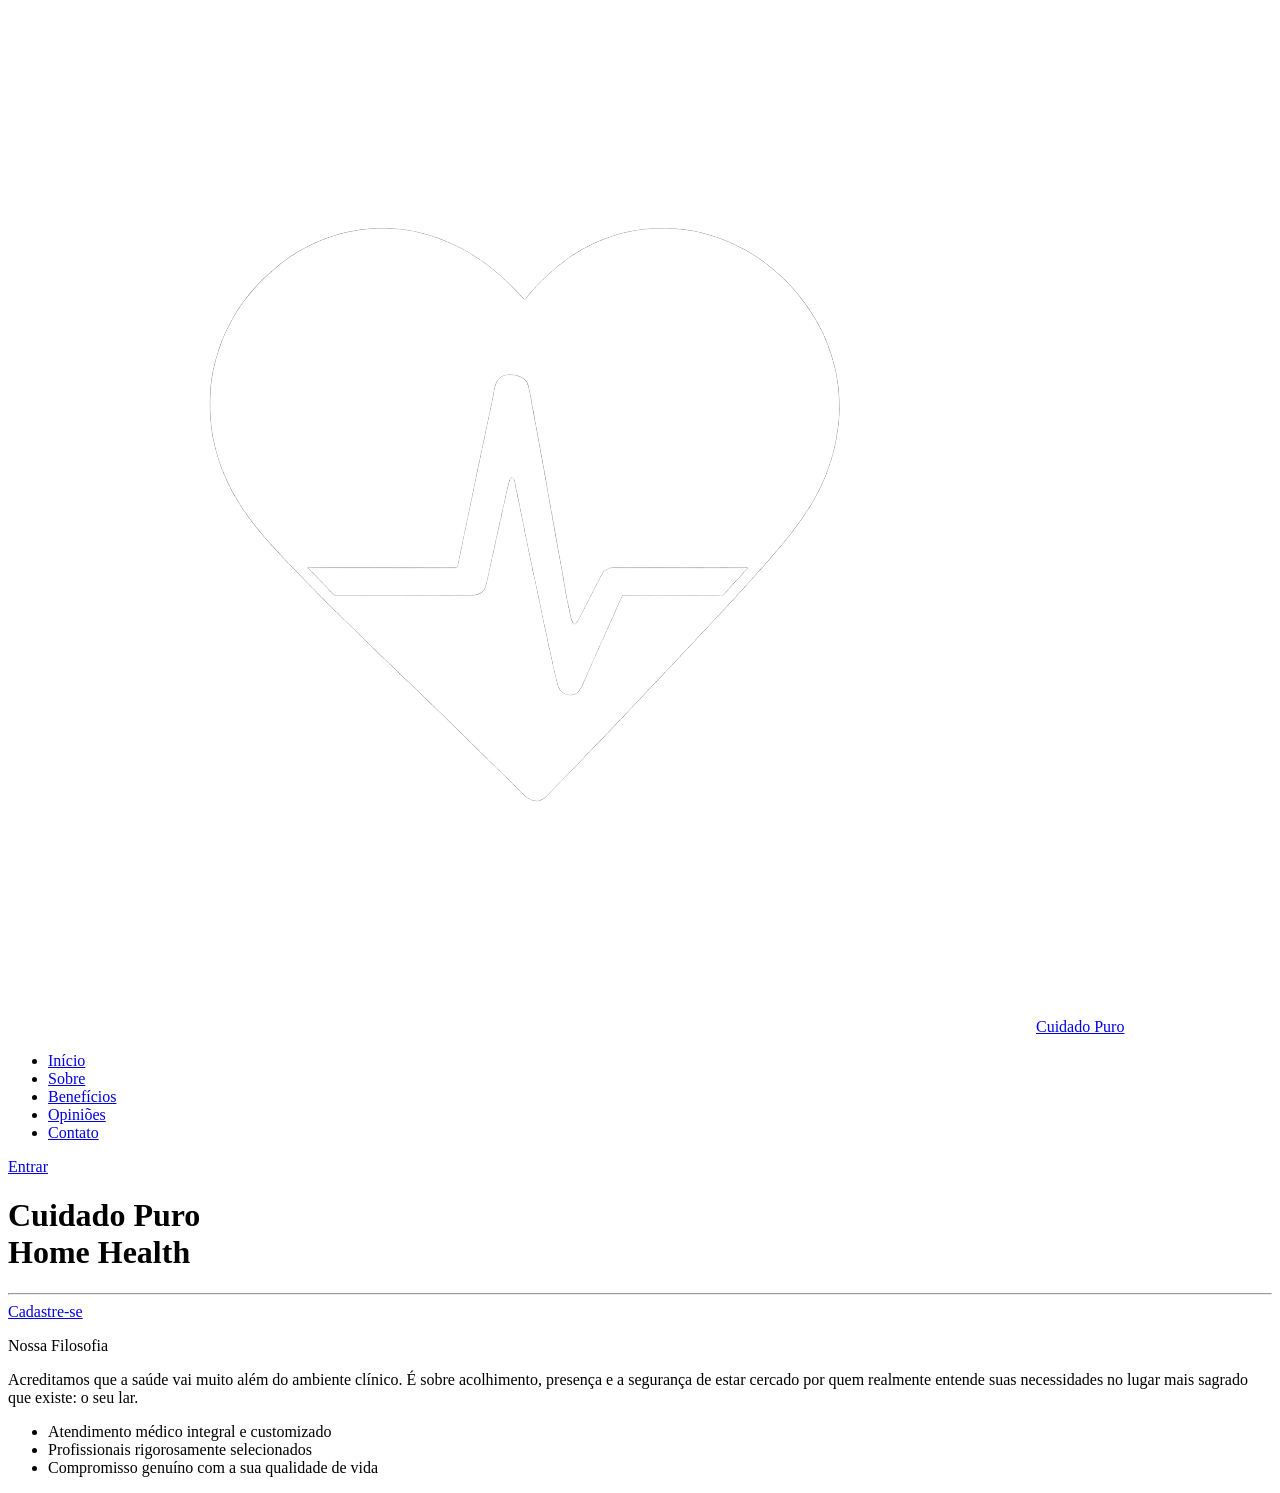
==== static/index.html @ afbef061 "Update index.html" ====
<!DOCTYPE html>
<html lang="pt-br">

<head>
    <meta charset="UTF-8">
    <meta name="viewport" content="width=device-width, initial-scale=1.0">

    <title>Cuidado Puro Home Health</title>

    <link href="https://fonts.googleapis.com/css2?family=Poppins:wght@300;400;600&display=swap" rel="stylesheet">

    <link rel="stylesheet" href="../css/style.css">
</head>

<body>

    <header class="navbar">

        <div class="logo">
            <a href="index.html"><img src="telas/img/logo_(2).png" alt="Logo"></a>
                <a href="index.html" class="logo-text">Cuidado Puro</span></a>
        </div>
        
        <nav>
            <ul class="nav-links">
                <li><a href="index.html">Início</a></li>
                <li><a href="telas/sobre.html">Sobre</a></li>
                <li><a href="telas/beneficios.html">Benefícios</a></li>
                <li><a href="telas/opinioes.html">Opiniões</a></li>
                <li><a href="#">Contato</a></li>                
            </ul>   
        </nav>
        <div class="nav-actions">
            <a href="telas/telaLogin.html" class="btn-login" class="button">Entrar</a>
        </div>

    </header>

    <main class="hero-section">

        <div class="hero-content">
            <h1><span class="highlight-text">Cuidado Puro</span> <br> Home Health</h1>
            <hr class="divider">
            <a href="telas/telaescolha.html" class="btn-cadastrar" class="button">Cadastre-se</a>
        </div>

        <div class="hero-philosophy">
            <p class="philosophy-tag">Nossa Filosofia</p>
            <p class="philosophy-text">
                Acreditamos que a saúde vai muito além do ambiente clínico. É sobre acolhimento, presença e a segurança de estar cercado por quem realmente entende suas necessidades no lugar mais sagrado que existe: o seu lar.
            </p>
            <ul class="philosophy-list">
                <li>Atendimento médico integral e customizado</li>
                <li>Profissionais rigorosamente selecionados</li>
                <li>Compromisso genuíno com a sua qualidade de vida</li>
            </ul>
        </div>

    </main>

</body>

</html>
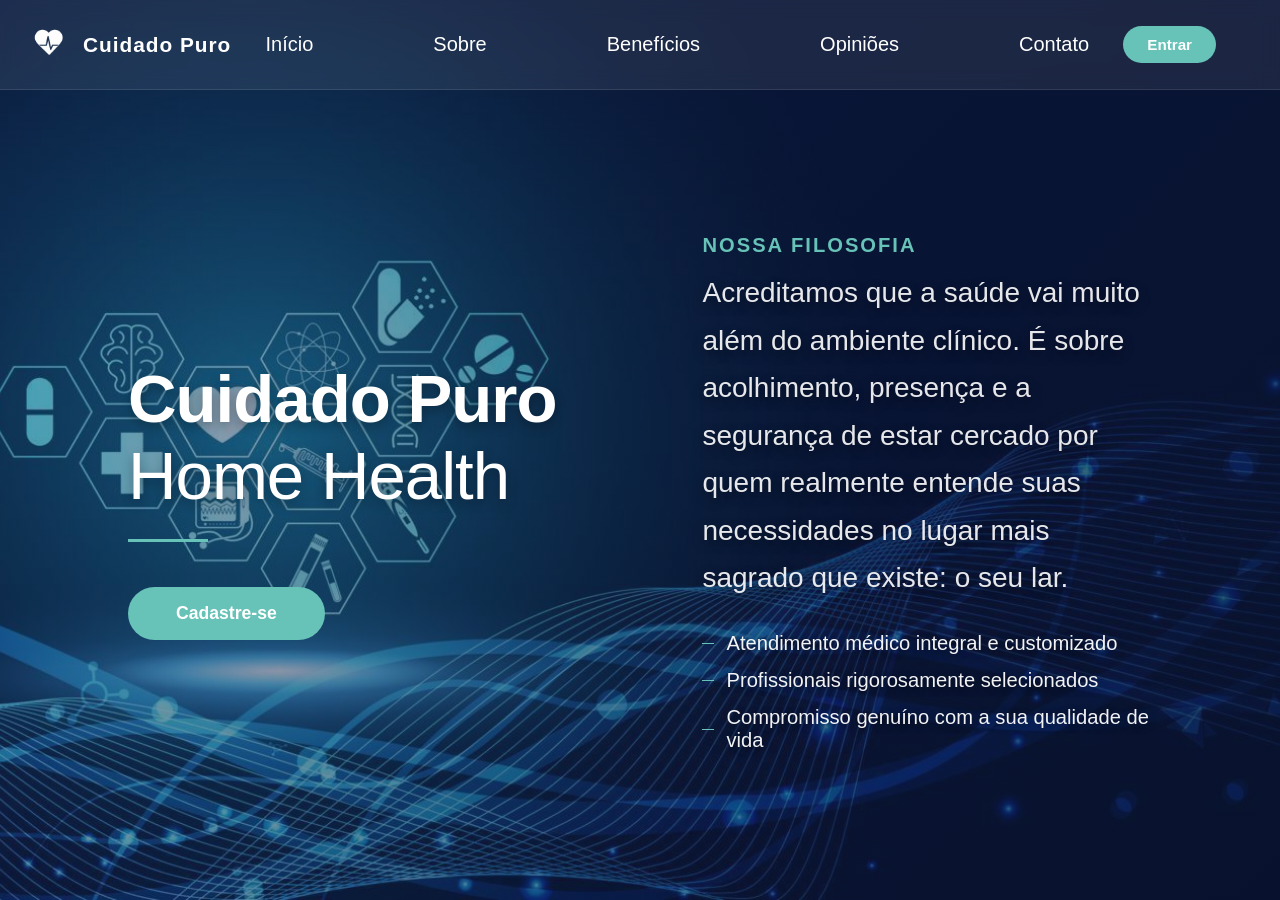
==== commit 076e0e01: "Update index.html" ====
--- a/static/index.html
+++ b/static/index.html
@@ -9,7 +9,7 @@
 
     <link href="https://fonts.googleapis.com/css2?family=Poppins:wght@300;400;600&display=swap" rel="stylesheet">
 
-    <link rel="stylesheet" href="../css/style.css">
+    <link rel="stylesheet" href="css/style.css">
 </head>
 
 <body>
--- a/static/css/style.css
+++ b/static/css/style.css
@@ -0,0 +1,291 @@
+:root {
+    --bg-gradient: linear-gradient(135deg, #305eb1 0%, #162d61 100%);
+    --card-gradient: linear-gradient(180deg, #3a2fa8 0%, #2196f3 100%);
+    --primary-color: #67c2b8;
+    --hover-color: #55a89f;
+    --text-white: #ffffff;
+    --font-main: 'Segoe UI', Roboto, Helvetica, Arial, sans-serif;
+}
+
+* {
+margin: 0;
+padding: 0;
+box-sizing: border-box;
+font-family: 'Poppins', sans-serif;
+}
+
+/* 🖼️ CORPO CONFIGURADO COM A SUA NOVA IMAGEM MÉDICA */
+body {
+    /* O linear-gradient sutil por cima garante contraste nítido para as fontes brancas */
+    background-image: 
+        linear-gradient(135deg, rgba(22, 45, 97, 0.4) 0%, rgba(13, 25, 54, 0.6) 100%), 
+        url(../telas/img/foto.index.png); 
+    
+    background-size: cover;          /* Preenche a tela inteira sem distorcer a arte */
+    background-position: center;     /* Centraliza as ondas e os hexágonos */
+    background-repeat: no-repeat;    /* Evita repetição da imagem */
+    background-attachment: fixed;    /* Efeito premium estático ao rolar a página */
+    min-height: 100vh;
+    color: white;
+    padding-top: 100px; /* Leve desfoque para suavizar a imagem de fundo e destacar o conteúdo */
+}
+
+.navbar {
+width: 100%;
+height: 90px;
+position: fixed;
+top: 0;
+left: 0;
+display: flex;
+align-items: center;
+justify-content: space-between;
+padding: 0 5%;
+background: rgba(255, 255, 255, 0.08);
+backdrop-filter: blur(10px);
+border-bottom: 1px solid rgba(255, 255, 255, 0.1);
+z-index: 1000;
+}
+
+/* ✅ LOGO CORRIGIDO */
+.logo {
+display: flex;
+align-items: center;
+gap: 12px;
+margin-left: -38px;
+}
+
+.logo img {
+width: 45px;
+height: 45px;
+max-width: 45px;
+max-height: 45px;
+object-fit: contain;
+filter: brightness(0) invert(1);
+flex-shrink: 0;
+}
+
+.logo-text {
+color: white;
+font-size: 1.3rem;
+font-weight: 600;
+letter-spacing: 1px;
+text-decoration: none;
+}
+
+.nav-links {
+display: flex;
+align-items: center;
+list-style: none;
+gap: 120px;
+}
+
+.nav-links li {
+position: relative;
+}
+
+.nav-links a {
+text-decoration: none;
+color: white;
+font-size: 20px;
+font-weight: 400;
+transition: 0.3s;
+}
+
+.nav-links a::after {
+content: "";
+position: absolute;
+left: 0;
+bottom: -6px;
+width: 0%;
+height: 2px;
+background: #67c2b8;
+transition: 0.3s;
+}
+
+.nav-links a:hover {
+color: #67c2b8;
+}
+
+.nav-links a:hover::after {
+width: 100%;
+}
+
+.nav-actions {
+display: flex;
+align-items: center;
+gap: 15px;
+}
+
+.btn-login {
+padding: 10px 24px;
+border: none;
+border-radius: 30px;
+background: #67c2b8;
+color: white;
+font-size: 0.95rem;
+font-weight: 600;
+cursor: pointer;
+transition: 0.3s;
+text-decoration: none;
+}
+
+.btn-login:hover {
+background: #429e93;
+transform: translateY(-2px);
+}
+
+.btn-menu {
+display: none;
+background: transparent;
+border: none;
+color: white;
+font-size: 2rem;
+cursor: pointer;
+}
+
+/* ==========================================================================
+   ESTILIZAÇÃO DA SEÇÃO HERO
+   ========================================================================== */
+
+.hero-section {
+    width: 100%;
+    min-height: calc(100vh - 100px);
+    display: flex;
+    align-items: center;
+    justify-content: space-between;
+    padding: 60px 10%;
+    gap: 80px;
+}
+
+/* Lado Esquerdo - Tipografia Forte */
+.hero-content {
+    flex: 1.1;
+    max-width: 550px;
+}
+
+.hero-content h1 {
+    font-size: 4.2rem;
+    font-weight: 300;
+    line-height: 1.15;
+    margin-bottom: 25px;
+    letter-spacing: -1px;
+    text-shadow: 0 4px 12px rgba(0, 0, 0, 0.3); /* Leve sombra para destacar a leitura */
+}
+
+.hero-content h1 .highlight-text {
+    font-weight: 600;
+}
+
+.divider {
+    width: 80px;
+    border: none;
+    height: 3px;
+    background-color: var(--primary-color);
+    margin-bottom: 45px;
+}
+
+.btn-cadastrar {
+    display: inline-block;
+    background: var(--primary-color);
+    color: white;
+    border: none;
+    border-radius: 50px;
+    padding: 16px 48px;
+    font-size: 1.1rem;
+    font-weight: 600;
+    cursor: pointer;
+    transition: background 0.3s ease, transform 0.2s ease;
+    text-decoration: none;
+}
+
+.btn-cadastrar:hover {
+    background: var(--hover-color);
+    transform: translateY(-2px);
+}
+
+/* Lado Direito - Filosofia Editorial Humana */
+.hero-philosophy {
+    flex: 1;
+    max-width: 520px;
+}
+
+.philosophy-tag {
+    font-size: 1.26rem;
+    text-transform: uppercase;
+    letter-spacing: 2px;
+    color: var(--primary-color);
+    font-weight: 600;
+    margin-bottom: 12px;
+}
+
+.philosophy-text {
+    font-size: 1.75rem;
+    line-height: 1.7;
+    color: rgba(255, 255, 255, 0.9);
+    font-weight: 300;
+    margin-bottom: 30px;
+    text-shadow: 0 4px 12px rgba(0, 0, 0, 0.4); /* Garante leitura perfeita sobre os hexágonos brilhantes */
+}
+
+.philosophy-list {
+    list-style: none;
+}
+
+.philosophy-list li {
+    font-size: 1.26rem;
+    color: rgba(255, 255, 255, 0.95);
+    margin-bottom: 14px;
+    display: flex;
+    align-items: center;
+    gap: 12px;
+    text-shadow: 0 2px 8px rgba(0, 0, 0, 0.4);
+}
+
+.philosophy-list li::before {
+    content: "";
+    width: 12px;
+    height: 1px;
+    background-color: var(--primary-color);
+    flex-shrink: 0;
+}
+
+/* Responsividade Adaptada */
+@media (max-width: 1024px) {
+    .hero-section {
+        gap: 40px;
+    }
+    .hero-content h1 {
+        font-size: 3.5rem;
+    }
+}
+
+@media (max-width: 900px) {
+    body {
+        background-position: 35% center; /* Ajusta o fundo em telas menores para focar nos gráficos */
+    }
+
+    .hero-section {
+        flex-direction: column;
+        justify-content: center;
+        text-align: center;
+        padding: 60px 7%;
+        gap: 50px;
+    }
+
+    .hero-content h1 {
+        font-size: 3rem;
+    }
+
+    .divider {
+        margin: 20px auto 40px;
+    }
+
+    .hero-philosophy {
+        max-width: 100%;
+        text-align: center;
+    }
+
+    .philosophy-list li {
+        justify-content: center;
+    }
+}
